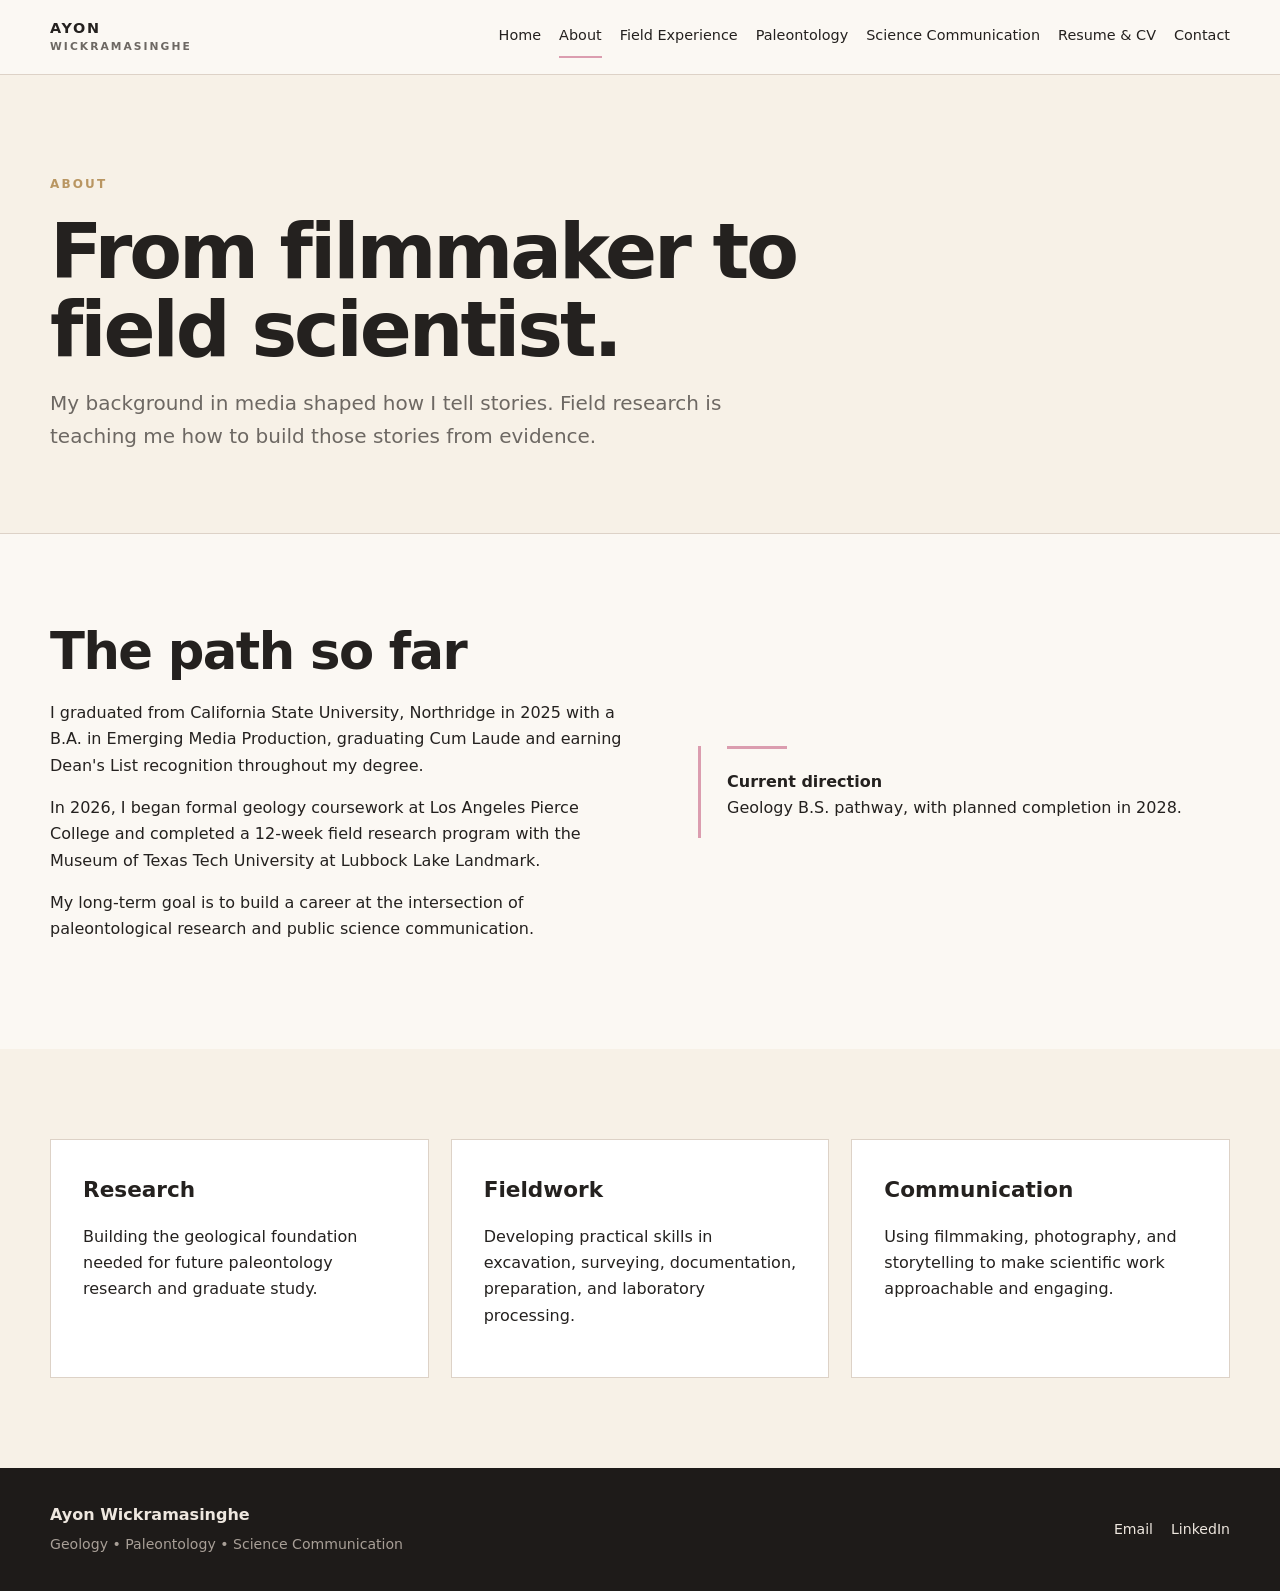
==== about.html @ 824198ba "Add files via upload" ====
<!DOCTYPE html>
<html lang="en">
<head><meta charset="utf-8"><meta name="viewport" content="width=device-width, initial-scale=1"><meta name="description" content="About Ayon Wickramasinghe."><title>About | Ayon Wickramasinghe</title><link rel="stylesheet" href="css/style.css"></head>
<body>
<header class="site-header"><nav class="nav container" aria-label="Primary navigation"><a class="brand" href="index.html">AYON<span>WICKRAMASINGHE</span></a><button class="nav-toggle" aria-label="Open navigation" aria-expanded="false">☰</button><div class="nav-links"><a href="index.html">Home</a><a href="about.html" class="active">About</a><a href="fieldwork.html">Field Experience</a><a href="paleontology.html">Paleontology</a><a href="science-communication.html">Science Communication</a><a href="resume.html">Resume &amp; CV</a><a href="contact.html">Contact</a></div></nav></header>
<main>
<section class="page-hero"><div class="container"><p class="kicker">ABOUT</p><h1>From filmmaker to field scientist.</h1><p>My background in media shaped how I tell stories. Field research is teaching me how to build those stories from evidence.</p></div></section>
<section class="section"><div class="container two-col"><div><h2>The path so far</h2><p>I graduated from California State University, Northridge in 2025 with a B.A. in Emerging Media Production, graduating Cum Laude and earning Dean's List recognition throughout my degree.</p><p>In 2026, I began formal geology coursework at Los Angeles Pierce College and completed a 12-week field research program with the Museum of Texas Tech University at Lubbock Lake Landmark.</p><p>My long-term goal is to build a career at the intersection of paleontological research and public science communication.</p></div><aside class="side-note"><span class="accent-line"></span><p><strong>Current direction</strong><br>Geology B.S. pathway, with planned completion in 2028.</p></aside></div></section>
<section class="section section-alt"><div class="container cards-3"><article class="card"><h3>Research</h3><p>Building the geological foundation needed for future paleontology research and graduate study.</p></article><article class="card"><h3>Fieldwork</h3><p>Developing practical skills in excavation, surveying, documentation, preparation, and laboratory processing.</p></article><article class="card"><h3>Communication</h3><p>Using filmmaking, photography, and storytelling to make scientific work approachable and engaging.</p></article></div></section>
</main>
<footer class="site-footer"><div class="container footer-inner"><div><strong>Ayon Wickramasinghe</strong><span>Geology • Paleontology • Science Communication</span></div><div class="footer-links"><a href="mailto:ayonwick2003@gmail.com">Email</a><a href="https://www.linkedin.com/" target="_blank" rel="noopener">LinkedIn</a></div></div></footer><script src="js/main.js"></script></body></html>
---- css/style.css ----
:root{--cream:#f7f1e7;--paper:#fbf8f3;--ink:#24211f;--muted:#6d6863;--pink:#db9daf;--pink-soft:#f1dce2;--gold:#b99662;--line:#ddd2c7;--dark:#2b2724;--max:1180px;--narrow:780px}
*{box-sizing:border-box}html{scroll-behavior:smooth}body{margin:0;font-family:Inter,ui-sans-serif,system-ui,-apple-system,BlinkMacSystemFont,"Segoe UI",sans-serif;background:var(--paper);color:var(--ink);line-height:1.65}img{max-width:100%;display:block}a{color:inherit;text-decoration:none}.container{width:min(calc(100% - 40px),var(--max));margin:0 auto}.narrow{max-width:var(--narrow)}
.site-header{position:sticky;top:0;z-index:20;background:rgba(251,248,243,.95);backdrop-filter:blur(10px);border-bottom:1px solid var(--line)}.nav{min-height:74px;display:flex;align-items:center;justify-content:space-between;gap:24px}.brand{font-weight:900;letter-spacing:.12em;font-size:.9rem;line-height:1}.brand span{display:block;font-size:.67rem;letter-spacing:.19em;margin-top:7px;color:var(--muted)}.nav-links{display:flex;flex-wrap:wrap;justify-content:flex-end;gap:18px;font-size:.9rem}.nav-links a{padding:8px 0;border-bottom:2px solid transparent}.nav-links a:hover,.nav-links a.active{border-color:var(--pink)}.nav-toggle{display:none;border:0;background:none;font-size:1.5rem}
.hero{min-height:70vh;display:grid;place-items:center;position:relative;overflow:hidden;background:linear-gradient(135deg,#453d39 0%,#292522 55%,#1c1917 100%);color:#fff}.hero:before{content:"";position:absolute;inset:0;background:url('../images/hero.jpg') center/cover no-repeat;opacity:.42}.hero-overlay{position:absolute;inset:0;background:linear-gradient(90deg,rgba(20,18,17,.88),rgba(20,18,17,.35))}.hero-content{position:relative;padding:110px 0}.eyebrow,.kicker{font-size:.75rem;letter-spacing:.18em;font-weight:800;text-transform:uppercase;color:var(--gold);margin:0 0 18px}.hero h1{font-size:clamp(3rem,7vw,6rem);line-height:.98;max-width:900px;margin:0 0 24px;letter-spacing:-.04em}.hero-lede{font-size:1.35rem;max-width:680px;color:#f3ece4;margin:0 0 34px}.hero-actions{display:flex;gap:14px;flex-wrap:wrap}.button{display:inline-flex;align-items:center;justify-content:center;min-height:48px;padding:0 20px;border-radius:4px;border:1px solid transparent;font-weight:800}.button-primary{background:var(--pink);color:#271f20}.button-ghost{border-color:rgba(255,255,255,.5);color:#fff}.button-dark{background:var(--dark);color:#fff}.button:hover{transform:translateY(-1px)}
.page-hero{background:var(--cream);padding:100px 0 80px;border-bottom:1px solid var(--line)}.page-hero h1{font-size:clamp(2.7rem,6vw,5rem);line-height:1.02;letter-spacing:-.04em;margin:0 0 18px;max-width:900px}.page-hero p:not(.kicker){font-size:1.25rem;max-width:760px;color:var(--muted);margin:0}.photo-hero{background:linear-gradient(135deg,#453d39,#24211f);color:#fff}.photo-hero p:not(.kicker){color:#eee2da}
.section{padding:90px 0}.section-alt{background:var(--cream)}.section-dark{background:var(--dark);color:#fff}.section-dark p{color:#e8ddd3}.section h2{font-size:clamp(2rem,4vw,3.2rem);line-height:1.08;letter-spacing:-.03em;margin:0 0 20px}.section h3{font-size:1.35rem;margin:0 0 10px}.lead{font-size:1.25rem;color:var(--muted)}.light{color:var(--pink-soft)}
.intro{text-align:left}.cards-3,.cards-2{display:grid;gap:22px}.cards-3{grid-template-columns:repeat(3,1fr)}.cards-2{grid-template-columns:repeat(2,1fr)}.card,.interest,.document-card,.contact-card{background:#fff;border:1px solid var(--line);padding:32px}.card-number,.interest>span{color:var(--pink);font-weight:900;letter-spacing:.08em;margin-bottom:20px;display:block}.text-link{font-weight:800;display:inline-block;margin-top:18px}.text-link:hover{color:#a96f80}.split,.two-col{display:grid;grid-template-columns:1.05fr .95fr;gap:60px;align-items:center}.image-frame{position:relative;background:#e5ddd4;min-height:280px;overflow:hidden;border:1px solid var(--line)}.image-frame img{width:100%;height:100%;object-fit:cover;min-height:280px}.image-label{position:absolute;left:14px;bottom:14px;background:rgba(36,33,31,.82);color:#fff;padding:6px 9px;font-size:.64rem;letter-spacing:.12em;font-weight:800}.split-copy{max-width:560px}.side-note{border-left:3px solid var(--pink);padding-left:26px}.accent-line{display:block;width:60px;height:3px;background:var(--pink);margin-bottom:20px}.gallery-grid{display:grid;grid-template-columns:repeat(2,1fr);gap:20px}.clean-list{padding-left:20px}.clean-list li{margin-bottom:15px}.interest h2{font-size:1.55rem;margin-bottom:12px}.callout{border-top:3px solid var(--pink);padding-top:35px}.document-card h2{margin-bottom:10px}.contact-grid{display:grid;grid-template-columns:repeat(3,1fr);gap:20px}.contact-card{display:flex;flex-direction:column;gap:10px;min-height:180px}.contact-card strong{font-size:1.15rem}.contact-card span:last-child{color:var(--muted)}code{background:var(--cream);padding:2px 5px;border-radius:3px}
.site-footer{background:#1e1b19;color:#eee7df;padding:34px 0}.footer-inner{display:flex;justify-content:space-between;gap:30px;align-items:center}.footer-inner strong{display:block}.footer-inner span{display:block;color:#a89f97;font-size:.88rem;margin-top:5px}.footer-links{display:flex;gap:18px;font-size:.88rem}.footer-links a:hover{color:var(--pink)}
@media (max-width:900px){.nav-toggle{display:block}.nav-links{display:none;position:absolute;left:20px;right:20px;top:74px;background:var(--paper);border:1px solid var(--line);padding:16px;flex-direction:column;gap:0}.nav-links.open{display:flex}.nav-links a{padding:12px 4px}.cards-3{grid-template-columns:1fr}.split,.two-col,.cards-2{grid-template-columns:1fr;gap:35px}.contact-grid{grid-template-columns:1fr}.footer-inner{flex-direction:column;align-items:flex-start}.footer-links{flex-wrap:wrap}.hero-content{padding:90px 0}.section{padding:70px 0}}
@media (max-width:600px){.container{width:min(calc(100% - 28px),var(--max))}.hero{min-height:72vh}.hero h1{font-size:3.2rem}.hero-lede{font-size:1.1rem}.page-hero{padding:75px 0 60px}.page-hero h1{font-size:2.8rem}.gallery-grid{grid-template-columns:1fr}}
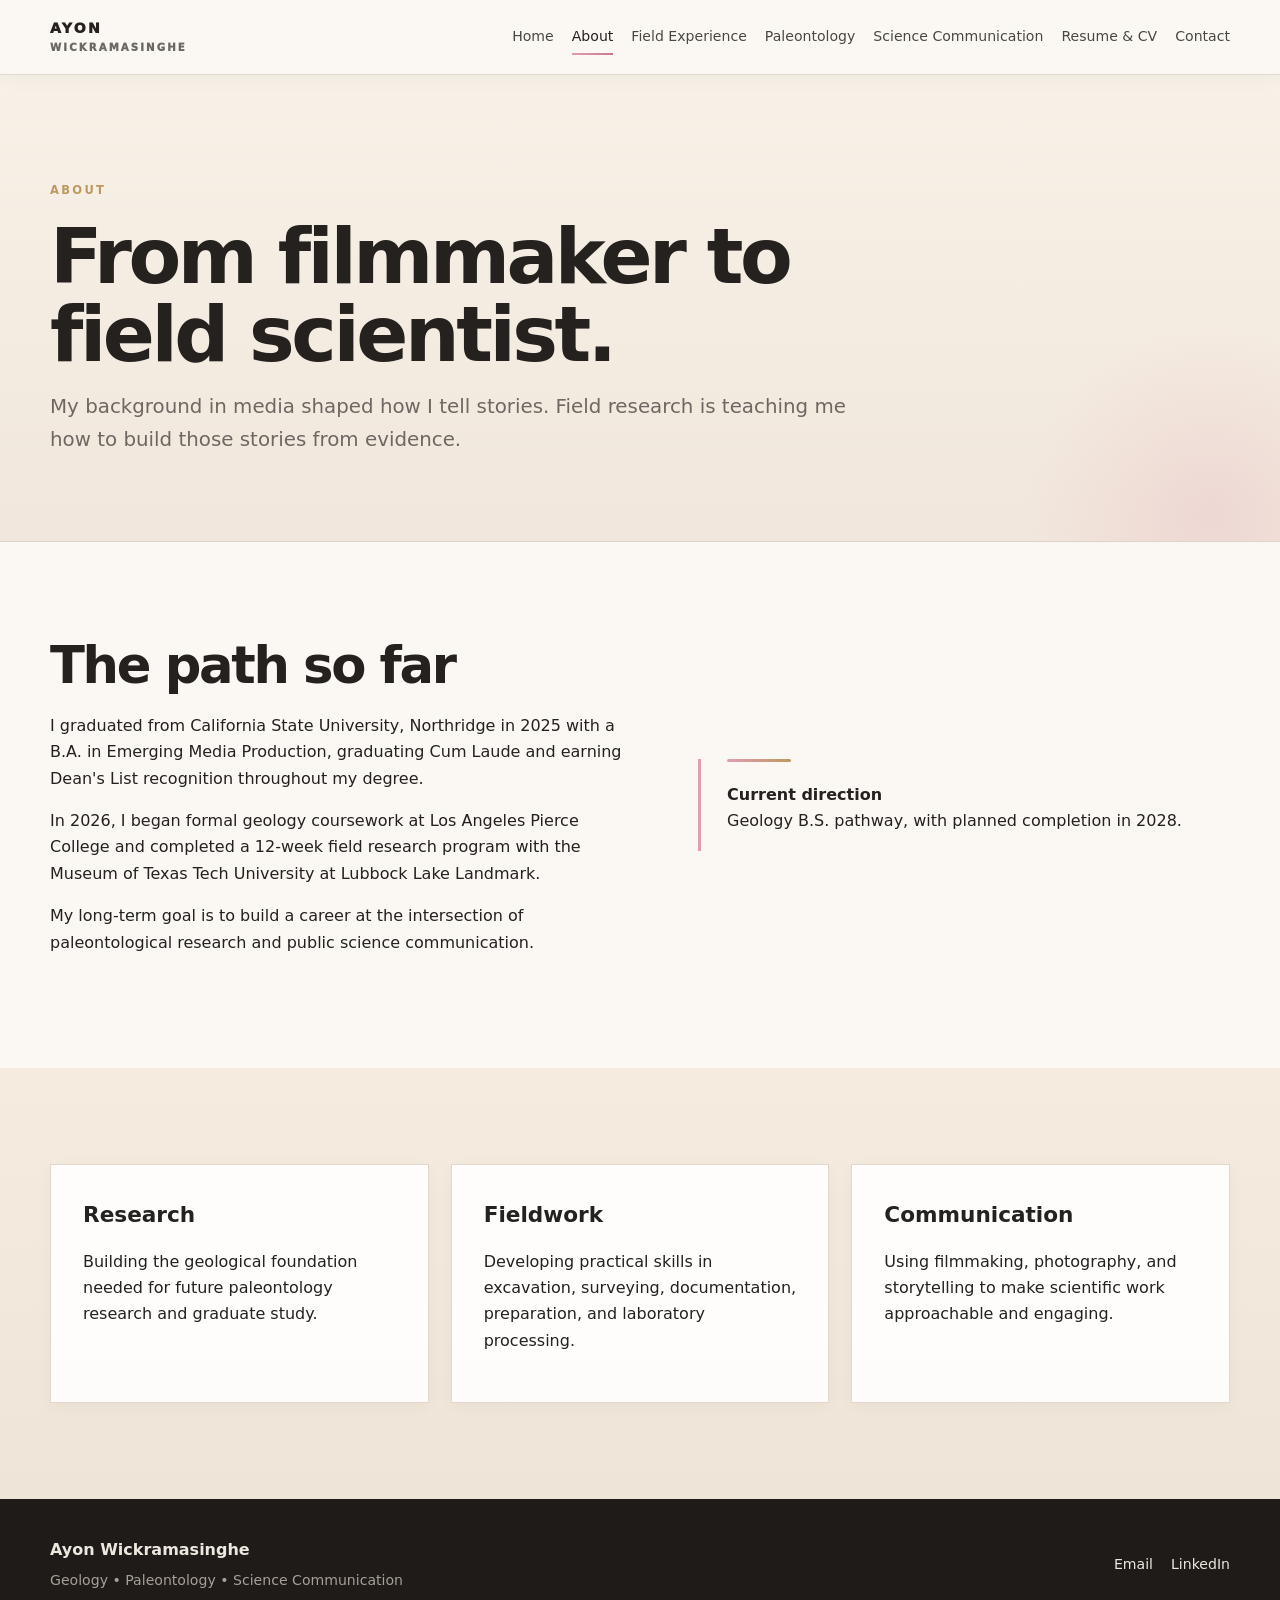
==== commit 3881f94e: "Add files via upload" ====
--- a/about.html
+++ b/about.html
@@ -4,8 +4,8 @@
 <body>
 <header class="site-header"><nav class="nav container" aria-label="Primary navigation"><a class="brand" href="index.html">AYON<span>WICKRAMASINGHE</span></a><button class="nav-toggle" aria-label="Open navigation" aria-expanded="false">☰</button><div class="nav-links"><a href="index.html">Home</a><a href="about.html" class="active">About</a><a href="fieldwork.html">Field Experience</a><a href="paleontology.html">Paleontology</a><a href="science-communication.html">Science Communication</a><a href="resume.html">Resume &amp; CV</a><a href="contact.html">Contact</a></div></nav></header>
 <main>
-<section class="page-hero"><div class="container"><p class="kicker">ABOUT</p><h1>From filmmaker to field scientist.</h1><p>My background in media shaped how I tell stories. Field research is teaching me how to build those stories from evidence.</p></div></section>
-<section class="section"><div class="container two-col"><div><h2>The path so far</h2><p>I graduated from California State University, Northridge in 2025 with a B.A. in Emerging Media Production, graduating Cum Laude and earning Dean's List recognition throughout my degree.</p><p>In 2026, I began formal geology coursework at Los Angeles Pierce College and completed a 12-week field research program with the Museum of Texas Tech University at Lubbock Lake Landmark.</p><p>My long-term goal is to build a career at the intersection of paleontological research and public science communication.</p></div><aside class="side-note"><span class="accent-line"></span><p><strong>Current direction</strong><br>Geology B.S. pathway, with planned completion in 2028.</p></aside></div></section>
-<section class="section section-alt"><div class="container cards-3"><article class="card"><h3>Research</h3><p>Building the geological foundation needed for future paleontology research and graduate study.</p></article><article class="card"><h3>Fieldwork</h3><p>Developing practical skills in excavation, surveying, documentation, preparation, and laboratory processing.</p></article><article class="card"><h3>Communication</h3><p>Using filmmaking, photography, and storytelling to make scientific work approachable and engaging.</p></article></div></section>
+<section class="page-hero reveal"><div class="container"><p class="kicker">ABOUT</p><h1>From filmmaker to field scientist.</h1><p>My background in media shaped how I tell stories. Field research is teaching me how to build those stories from evidence.</p></div></section>
+<section class="section reveal"><div class="container two-col"><div><h2>The path so far</h2><p>I graduated from California State University, Northridge in 2025 with a B.A. in Emerging Media Production, graduating Cum Laude and earning Dean's List recognition throughout my degree.</p><p>In 2026, I began formal geology coursework at Los Angeles Pierce College and completed a 12-week field research program with the Museum of Texas Tech University at Lubbock Lake Landmark.</p><p>My long-term goal is to build a career at the intersection of paleontological research and public science communication.</p></div><aside class="side-note"><span class="accent-line"></span><p><strong>Current direction</strong><br>Geology B.S. pathway, with planned completion in 2028.</p></aside></div></section>
+<section class="section section-alt reveal"><div class="container cards-3"><article class="card"><h3>Research</h3><p>Building the geological foundation needed for future paleontology research and graduate study.</p></article><article class="card"><h3>Fieldwork</h3><p>Developing practical skills in excavation, surveying, documentation, preparation, and laboratory processing.</p></article><article class="card"><h3>Communication</h3><p>Using filmmaking, photography, and storytelling to make scientific work approachable and engaging.</p></article></div></section>
 </main>
 <footer class="site-footer"><div class="container footer-inner"><div><strong>Ayon Wickramasinghe</strong><span>Geology • Paleontology • Science Communication</span></div><div class="footer-links"><a href="mailto:ayonwick2003@gmail.com">Email</a><a href="https://www.linkedin.com/" target="_blank" rel="noopener">LinkedIn</a></div></div></footer><script src="js/main.js"></script></body></html>
--- a/css/style.css
+++ b/css/style.css
@@ -1,10 +1,172 @@
-:root{--cream:#f7f1e7;--paper:#fbf8f3;--ink:#24211f;--muted:#6d6863;--pink:#db9daf;--pink-soft:#f1dce2;--gold:#b99662;--line:#ddd2c7;--dark:#2b2724;--max:1180px;--narrow:780px}
-*{box-sizing:border-box}html{scroll-behavior:smooth}body{margin:0;font-family:Inter,ui-sans-serif,system-ui,-apple-system,BlinkMacSystemFont,"Segoe UI",sans-serif;background:var(--paper);color:var(--ink);line-height:1.65}img{max-width:100%;display:block}a{color:inherit;text-decoration:none}.container{width:min(calc(100% - 40px),var(--max));margin:0 auto}.narrow{max-width:var(--narrow)}
-.site-header{position:sticky;top:0;z-index:20;background:rgba(251,248,243,.95);backdrop-filter:blur(10px);border-bottom:1px solid var(--line)}.nav{min-height:74px;display:flex;align-items:center;justify-content:space-between;gap:24px}.brand{font-weight:900;letter-spacing:.12em;font-size:.9rem;line-height:1}.brand span{display:block;font-size:.67rem;letter-spacing:.19em;margin-top:7px;color:var(--muted)}.nav-links{display:flex;flex-wrap:wrap;justify-content:flex-end;gap:18px;font-size:.9rem}.nav-links a{padding:8px 0;border-bottom:2px solid transparent}.nav-links a:hover,.nav-links a.active{border-color:var(--pink)}.nav-toggle{display:none;border:0;background:none;font-size:1.5rem}
-.hero{min-height:70vh;display:grid;place-items:center;position:relative;overflow:hidden;background:linear-gradient(135deg,#453d39 0%,#292522 55%,#1c1917 100%);color:#fff}.hero:before{content:"";position:absolute;inset:0;background:url('../images/hero.jpg') center/cover no-repeat;opacity:.42}.hero-overlay{position:absolute;inset:0;background:linear-gradient(90deg,rgba(20,18,17,.88),rgba(20,18,17,.35))}.hero-content{position:relative;padding:110px 0}.eyebrow,.kicker{font-size:.75rem;letter-spacing:.18em;font-weight:800;text-transform:uppercase;color:var(--gold);margin:0 0 18px}.hero h1{font-size:clamp(3rem,7vw,6rem);line-height:.98;max-width:900px;margin:0 0 24px;letter-spacing:-.04em}.hero-lede{font-size:1.35rem;max-width:680px;color:#f3ece4;margin:0 0 34px}.hero-actions{display:flex;gap:14px;flex-wrap:wrap}.button{display:inline-flex;align-items:center;justify-content:center;min-height:48px;padding:0 20px;border-radius:4px;border:1px solid transparent;font-weight:800}.button-primary{background:var(--pink);color:#271f20}.button-ghost{border-color:rgba(255,255,255,.5);color:#fff}.button-dark{background:var(--dark);color:#fff}.button:hover{transform:translateY(-1px)}
-.page-hero{background:var(--cream);padding:100px 0 80px;border-bottom:1px solid var(--line)}.page-hero h1{font-size:clamp(2.7rem,6vw,5rem);line-height:1.02;letter-spacing:-.04em;margin:0 0 18px;max-width:900px}.page-hero p:not(.kicker){font-size:1.25rem;max-width:760px;color:var(--muted);margin:0}.photo-hero{background:linear-gradient(135deg,#453d39,#24211f);color:#fff}.photo-hero p:not(.kicker){color:#eee2da}
-.section{padding:90px 0}.section-alt{background:var(--cream)}.section-dark{background:var(--dark);color:#fff}.section-dark p{color:#e8ddd3}.section h2{font-size:clamp(2rem,4vw,3.2rem);line-height:1.08;letter-spacing:-.03em;margin:0 0 20px}.section h3{font-size:1.35rem;margin:0 0 10px}.lead{font-size:1.25rem;color:var(--muted)}.light{color:var(--pink-soft)}
-.intro{text-align:left}.cards-3,.cards-2{display:grid;gap:22px}.cards-3{grid-template-columns:repeat(3,1fr)}.cards-2{grid-template-columns:repeat(2,1fr)}.card,.interest,.document-card,.contact-card{background:#fff;border:1px solid var(--line);padding:32px}.card-number,.interest>span{color:var(--pink);font-weight:900;letter-spacing:.08em;margin-bottom:20px;display:block}.text-link{font-weight:800;display:inline-block;margin-top:18px}.text-link:hover{color:#a96f80}.split,.two-col{display:grid;grid-template-columns:1.05fr .95fr;gap:60px;align-items:center}.image-frame{position:relative;background:#e5ddd4;min-height:280px;overflow:hidden;border:1px solid var(--line)}.image-frame img{width:100%;height:100%;object-fit:cover;min-height:280px}.image-label{position:absolute;left:14px;bottom:14px;background:rgba(36,33,31,.82);color:#fff;padding:6px 9px;font-size:.64rem;letter-spacing:.12em;font-weight:800}.split-copy{max-width:560px}.side-note{border-left:3px solid var(--pink);padding-left:26px}.accent-line{display:block;width:60px;height:3px;background:var(--pink);margin-bottom:20px}.gallery-grid{display:grid;grid-template-columns:repeat(2,1fr);gap:20px}.clean-list{padding-left:20px}.clean-list li{margin-bottom:15px}.interest h2{font-size:1.55rem;margin-bottom:12px}.callout{border-top:3px solid var(--pink);padding-top:35px}.document-card h2{margin-bottom:10px}.contact-grid{display:grid;grid-template-columns:repeat(3,1fr);gap:20px}.contact-card{display:flex;flex-direction:column;gap:10px;min-height:180px}.contact-card strong{font-size:1.15rem}.contact-card span:last-child{color:var(--muted)}code{background:var(--cream);padding:2px 5px;border-radius:3px}
-.site-footer{background:#1e1b19;color:#eee7df;padding:34px 0}.footer-inner{display:flex;justify-content:space-between;gap:30px;align-items:center}.footer-inner strong{display:block}.footer-inner span{display:block;color:#a89f97;font-size:.88rem;margin-top:5px}.footer-links{display:flex;gap:18px;font-size:.88rem}.footer-links a:hover{color:var(--pink)}
-@media (max-width:900px){.nav-toggle{display:block}.nav-links{display:none;position:absolute;left:20px;right:20px;top:74px;background:var(--paper);border:1px solid var(--line);padding:16px;flex-direction:column;gap:0}.nav-links.open{display:flex}.nav-links a{padding:12px 4px}.cards-3{grid-template-columns:1fr}.split,.two-col,.cards-2{grid-template-columns:1fr;gap:35px}.contact-grid{grid-template-columns:1fr}.footer-inner{flex-direction:column;align-items:flex-start}.footer-links{flex-wrap:wrap}.hero-content{padding:90px 0}.section{padding:70px 0}}
-@media (max-width:600px){.container{width:min(calc(100% - 28px),var(--max))}.hero{min-height:72vh}.hero h1{font-size:3.2rem}.hero-lede{font-size:1.1rem}.page-hero{padding:75px 0 60px}.page-hero h1{font-size:2.8rem}.gallery-grid{grid-template-columns:1fr}}
+:root{
+  --cream:#f7f1e7;
+  --paper:#fbf8f3;
+  --ink:#24211f;
+  --muted:#6d6863;
+  --pink:#e29db1;
+  --pink-deep:#c97891;
+  --pink-soft:#f4dfe5;
+  --gold:#bd9861;
+  --line:#ded3c8;
+  --dark:#211d1b;
+  --dark-2:#171412;
+  --white:#fffdfb;
+  --max:1180px;
+  --narrow:780px;
+  --shadow:0 18px 45px rgba(36,33,31,.10);
+  --shadow-soft:0 10px 28px rgba(36,33,31,.08);
+}
+*{box-sizing:border-box}
+html{scroll-behavior:smooth}
+body{margin:0;font-family:Inter,ui-sans-serif,system-ui,-apple-system,BlinkMacSystemFont,"Segoe UI",sans-serif;background:var(--paper);color:var(--ink);line-height:1.65;-webkit-font-smoothing:antialiased}
+img{max-width:100%;display:block}
+a{color:inherit;text-decoration:none}
+button{font:inherit}
+.container{width:min(calc(100% - 40px),var(--max));margin:0 auto}
+.narrow{max-width:var(--narrow)}
+
+/* ---------- Global polish ---------- */
+::selection{background:var(--pink-soft);color:var(--ink)}
+:focus-visible{outline:3px solid rgba(226,157,177,.55);outline-offset:4px;border-radius:4px}
+
+.site-header{position:sticky;top:0;z-index:30;background:rgba(251,248,243,.86);backdrop-filter:blur(14px);border-bottom:1px solid rgba(222,211,200,.85);box-shadow:0 4px 18px rgba(36,33,31,.04)}
+.nav{min-height:74px;display:flex;align-items:center;justify-content:space-between;gap:24px}
+.brand{font-weight:950;letter-spacing:.16em;font-size:.88rem;line-height:1;position:relative}
+.brand:after{content:"";position:absolute;left:0;bottom:-9px;width:0;height:2px;background:linear-gradient(90deg,var(--pink),var(--gold));transition:width .28s ease}
+.brand:hover:after{width:42px}
+.brand span{display:block;font-size:.64rem;letter-spacing:.20em;margin-top:7px;color:var(--muted)}
+.nav-links{display:flex;flex-wrap:wrap;justify-content:flex-end;gap:18px;font-size:.88rem}
+.nav-links a{position:relative;padding:8px 0;color:#4b4641}
+.nav-links a:after{content:"";position:absolute;left:0;right:0;bottom:2px;height:2px;background:linear-gradient(90deg,var(--pink),var(--pink-deep));transform:scaleX(0);transform-origin:left;transition:transform .25s ease}
+.nav-links a:hover,.nav-links a.active{color:var(--ink)}
+.nav-links a:hover:after,.nav-links a.active:after{transform:scaleX(1)}
+.nav-toggle{display:none;border:0;background:none;font-size:1.5rem;color:var(--ink);cursor:pointer}
+
+/* ---------- Typography ---------- */
+.eyebrow,.kicker{font-size:.72rem;letter-spacing:.20em;font-weight:850;text-transform:uppercase;color:var(--gold);margin:0 0 18px}
+h1,h2,h3{font-weight:900}
+.section h2,.page-hero h1,.hero h1{letter-spacing:-.045em}
+
+/* ---------- Hero ---------- */
+.hero{min-height:74vh;display:grid;place-items:center;position:relative;overflow:hidden;background:radial-gradient(circle at 70% 35%,#423934 0%,#27221f 40%,#171412 100%);color:#fff}
+.hero:before{content:"";position:absolute;inset:0;background:url('../images/hero.jpg') center/cover no-repeat;opacity:.48;transform:scale(1.02);transition:transform 1.4s ease}
+.hero:hover:before{transform:scale(1.05)}
+.hero:after{content:"";position:absolute;inset:0;background:radial-gradient(circle at 72% 40%,rgba(226,157,177,.12),transparent 36%),linear-gradient(115deg,rgba(18,15,14,.94) 0%,rgba(25,21,19,.67) 47%,rgba(22,18,16,.78) 100%)}
+.hero-overlay{position:absolute;inset:0;background:linear-gradient(180deg,rgba(226,157,177,.03),transparent 45%,rgba(0,0,0,.28))}
+.hero-content{position:relative;z-index:2;padding:110px 0}
+.hero .eyebrow{color:#efc4cf}
+.hero h1{font-size:clamp(3.4rem,8vw,6.7rem);line-height:.94;max-width:980px;margin:0 0 24px}
+.gradient-text{background:linear-gradient(100deg,#fff 5%,#fff 42%,#f4c0cc 68%,#e4a0b5 86%,#d38a9f 100%);background-size:220% auto;-webkit-background-clip:text;background-clip:text;color:transparent;animation:gradientShift 8s ease-in-out infinite alternate}
+.hero-lede{font-size:clamp(1.12rem,2.2vw,1.4rem);max-width:700px;color:#f4ece6;margin:0 0 36px}
+.hero-actions{display:flex;gap:14px;flex-wrap:wrap}
+.button{display:inline-flex;align-items:center;justify-content:center;min-height:50px;padding:0 22px;border-radius:7px;border:1px solid transparent;font-weight:850;letter-spacing:.01em;position:relative;overflow:hidden;transition:transform .24s ease,box-shadow .24s ease,border-color .24s ease,background .24s ease}
+.button:before{content:"";position:absolute;inset:0;transform:translateX(-105%);background:linear-gradient(110deg,transparent 20%,rgba(255,255,255,.40) 48%,transparent 75%);transition:transform .6s ease}
+.button:hover{transform:translateY(-3px);box-shadow:0 12px 28px rgba(0,0,0,.16)}
+.button:hover:before{transform:translateX(105%)}
+.button:active{transform:translateY(-1px)}
+.button-primary{background:linear-gradient(135deg,#efb1c2 0%,#df9caf 100%);color:#261f20;box-shadow:0 8px 22px rgba(226,157,177,.22)}
+.button-primary:hover{background:linear-gradient(135deg,#f2bbc9 0%,#e3a1b2 100%)}
+.button-ghost{border-color:rgba(255,255,255,.46);color:#fff;background:rgba(255,255,255,.04);backdrop-filter:blur(6px)}
+.button-ghost:hover{border-color:rgba(255,255,255,.72);background:rgba(255,255,255,.09)}
+.button-dark{background:var(--dark);color:#fff;border-color:rgba(255,255,255,.08)}
+.button-dark:hover{background:#0f0d0c}
+
+/* ---------- Page hero ---------- */
+.page-hero{background:linear-gradient(180deg,var(--cream),#f1e7dc);padding:106px 0 84px;border-bottom:1px solid var(--line);position:relative;overflow:hidden}
+.page-hero:after{content:"";position:absolute;right:-120px;bottom:-160px;width:380px;height:380px;border-radius:50%;background:radial-gradient(circle,rgba(226,157,177,.22),rgba(226,157,177,0) 68%);pointer-events:none}
+.page-hero h1{font-size:clamp(2.9rem,6vw,5.3rem);line-height:1.01;margin:0 0 18px;max-width:900px}
+.page-hero p:not(.kicker){font-size:1.24rem;max-width:800px;color:var(--muted);margin:0}
+.photo-hero{background:radial-gradient(circle at 78% 35%,#433933 0%,#25211e 47%,#171412 100%);color:#fff}
+.photo-hero:after{background:radial-gradient(circle,rgba(226,157,177,.16),rgba(226,157,177,0) 68%)}
+.photo-hero p:not(.kicker){color:#eee2da}
+.photo-hero .kicker{color:#eab5c4}
+
+/* ---------- Sections ---------- */
+.section{padding:96px 0}
+.section-alt{background:linear-gradient(180deg,#f5ecdf,#efe4d8)}
+.section-dark{background:linear-gradient(135deg,var(--dark),var(--dark-2));color:#fff;position:relative;overflow:hidden}
+.section-dark:before{content:"";position:absolute;inset:auto -120px -160px auto;width:420px;height:420px;border-radius:50%;background:radial-gradient(circle,rgba(226,157,177,.13),transparent 67%);pointer-events:none}
+.section-dark p{color:#e8ddd3}
+.section h2{font-size:clamp(2rem,4vw,3.25rem);line-height:1.08;margin:0 0 20px}
+.section h3{font-size:1.35rem;margin:0 0 10px}
+.lead{font-size:1.25rem;color:var(--muted)}
+.light{color:#efc4cf!important}
+
+/* ---------- Cards ---------- */
+.cards-3,.cards-2{display:grid;gap:22px}
+.cards-3{grid-template-columns:repeat(3,1fr)}
+.cards-2{grid-template-columns:repeat(2,1fr)}
+.card,.interest,.document-card,.contact-card{background:rgba(255,255,255,.90);border:1px solid rgba(222,211,200,.9);padding:32px;box-shadow:0 4px 16px rgba(36,33,31,.04);transition:transform .26s ease,box-shadow .26s ease,border-color .26s ease,background .26s ease}
+.card:hover,.interest:hover,.document-card:hover,.contact-card:hover{transform:translateY(-7px);box-shadow:var(--shadow);border-color:rgba(226,157,177,.72);background:#fff}
+.card-number,.interest>span{color:var(--pink-deep);font-weight:900;letter-spacing:.08em;margin-bottom:18px;display:block}
+.text-link{font-weight:850;display:inline-block;margin-top:18px;color:#4a3b3e;position:relative}
+.text-link:after{content:"";position:absolute;left:0;right:100%;bottom:-4px;height:2px;background:linear-gradient(90deg,var(--pink),var(--gold));transition:right .25s ease}
+.text-link:hover{color:#a96f80}
+.text-link:hover:after{right:0}
+
+/* ---------- Split / imagery ---------- */
+.split,.two-col{display:grid;grid-template-columns:1.05fr .95fr;gap:60px;align-items:center}
+.image-frame{position:relative;background:#e5ddd4;min-height:280px;overflow:hidden;border:1px solid var(--line);box-shadow:var(--shadow-soft)}
+.image-frame:after{content:"";position:absolute;inset:0;border:1px solid rgba(255,255,255,.16);pointer-events:none}
+.image-frame img{width:100%;height:100%;object-fit:cover;min-height:280px;transition:transform .7s cubic-bezier(.22,.61,.36,1),filter .35s ease}
+.image-frame:hover img{transform:scale(1.045);filter:saturate(1.04) contrast(1.02)}
+.image-label{position:absolute;left:14px;bottom:14px;z-index:2;background:rgba(36,33,31,.80);color:#fff;padding:7px 10px;font-size:.64rem;letter-spacing:.12em;font-weight:850;border-left:2px solid var(--pink)}
+.split-copy{max-width:560px}
+.side-note{border-left:3px solid var(--pink);padding-left:26px}
+.accent-line{display:block;width:64px;height:3px;background:linear-gradient(90deg,var(--pink),var(--gold));margin-bottom:20px;border-radius:999px}
+.gallery-grid{display:grid;grid-template-columns:repeat(2,1fr);gap:20px}
+.gallery-grid .image-frame{min-height:310px}
+.gallery-grid .image-frame:first-child{grid-column:span 2;min-height:400px}
+.clean-list{padding-left:20px}.clean-list li{margin-bottom:15px}
+.interest h2{font-size:1.55rem;margin-bottom:12px}
+.callout{border-top:3px solid transparent;border-image:linear-gradient(90deg,var(--pink),var(--gold)) 1;padding-top:35px}
+.document-card h2{margin-bottom:10px}
+.contact-grid{display:grid;grid-template-columns:repeat(3,1fr);gap:20px}
+.contact-card{display:flex;flex-direction:column;gap:10px;min-height:190px}
+.contact-card strong{font-size:1.15rem}
+.contact-card span:last-child{color:var(--muted)}
+code{background:var(--cream);padding:2px 5px;border-radius:3px}
+
+/* ---------- Scroll reveal ---------- */
+.reveal{opacity:0;transform:translateY(20px);transition:opacity .7s ease,transform .7s ease}
+.reveal.is-visible{opacity:1;transform:none}
+.delay-1{transition-delay:.08s}.delay-2{transition-delay:.16s}.delay-3{transition-delay:.24s}
+
+/* ---------- Footer ---------- */
+.site-footer{background:#1e1b19;color:#eee7df;padding:38px 0}.footer-inner{display:flex;justify-content:space-between;gap:30px;align-items:center}.footer-inner strong{display:block}.footer-inner span{display:block;color:#a89f97;font-size:.88rem;margin-top:5px}.footer-links{display:flex;gap:18px;font-size:.88rem}.footer-links a{transition:color .2s ease}.footer-links a:hover{color:var(--pink)}
+
+@keyframes gradientShift{0%{background-position:0% 50%}100%{background-position:100% 50%}}
+
+@media (max-width:900px){
+  .nav-toggle{display:block}
+  .nav-links{display:none;position:absolute;left:20px;right:20px;top:74px;background:rgba(251,248,243,.98);border:1px solid var(--line);padding:16px;flex-direction:column;gap:0;box-shadow:var(--shadow-soft);border-radius:0 0 10px 10px}
+  .nav-links.open{display:flex}
+  .nav-links a{padding:12px 4px}
+  .cards-3{grid-template-columns:1fr}
+  .split,.two-col,.cards-2{grid-template-columns:1fr;gap:35px}
+  .contact-grid{grid-template-columns:1fr}
+  .footer-inner{flex-direction:column;align-items:flex-start}
+  .footer-links{flex-wrap:wrap}
+  .hero-content{padding:90px 0}
+  .section{padding:76px 0}
+}
+@media (max-width:700px){
+  .gallery-grid{grid-template-columns:1fr}
+  .gallery-grid .image-frame:first-child{grid-column:auto;min-height:280px}
+}
+@media (max-width:600px){
+  .container{width:min(calc(100% - 28px),var(--max))}
+  .nav{min-height:68px}
+  .nav-links{top:68px;left:14px;right:14px}
+  .hero{min-height:76vh}
+  .hero h1{font-size:3.3rem}
+  .hero-lede{font-size:1.06rem}
+  .page-hero{padding:76px 0 62px}
+  .page-hero h1{font-size:2.85rem}
+  .gallery-grid .image-frame{min-height:250px}
+}
+@media (prefers-reduced-motion:reduce){
+  html{scroll-behavior:auto}
+  *,*:before,*:after{animation-duration:.01ms!important;animation-iteration-count:1!important;transition-duration:.01ms!important}
+  .reveal{opacity:1;transform:none}
+}
